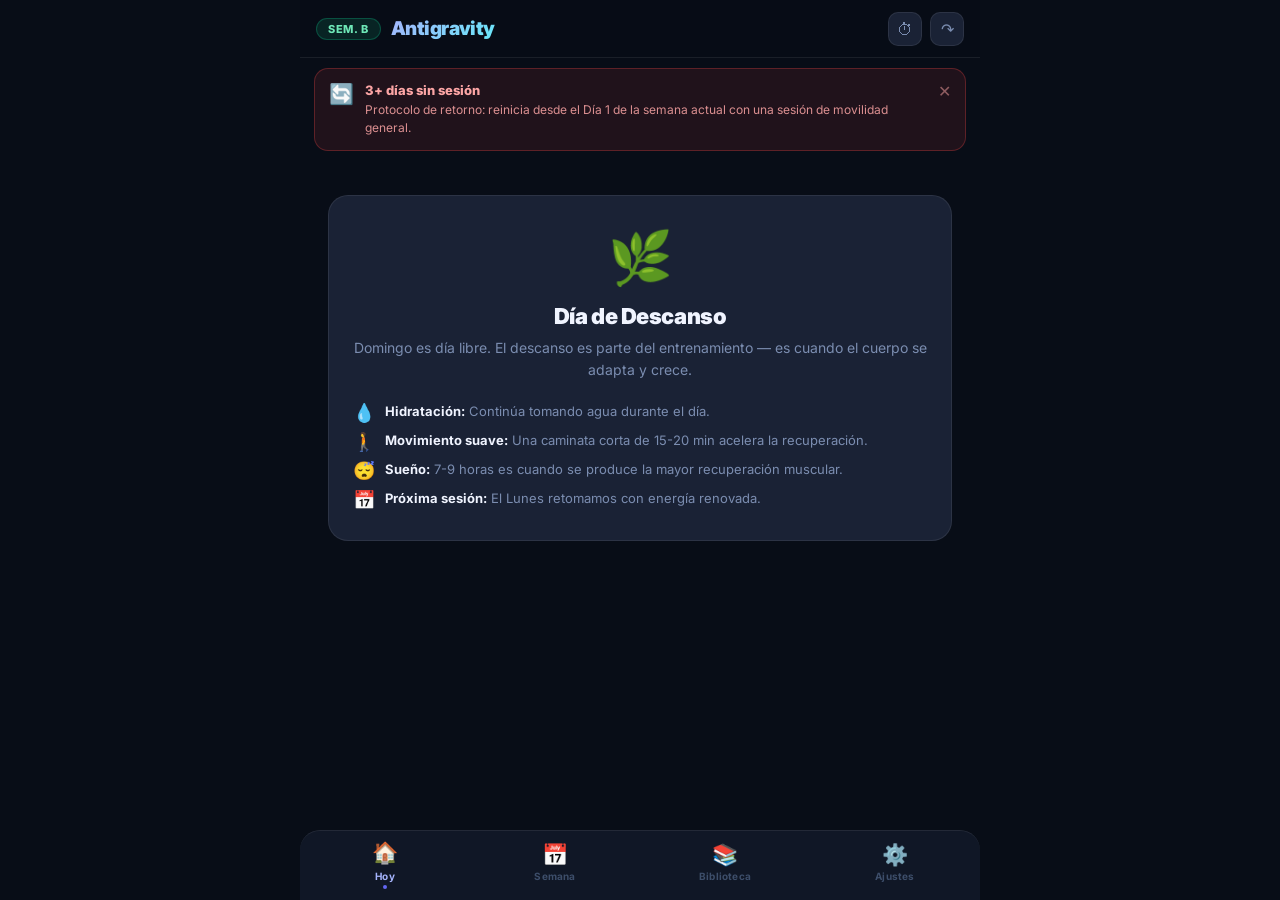
==== index.html @ 633ad061 "fix: add index.html redirect for GitHub Pages root" ====
<!DOCTYPE html>
<html lang="es">
<head>
  <meta charset="UTF-8">
  <meta http-equiv="refresh" content="0; url=app-rutinas-v3.html">
  <title>Antigravity — Rutinas Terapéuticas</title>
</head>
<body>
  <script>window.location.replace('app-rutinas-v3.html');</script>
</body>
</html>
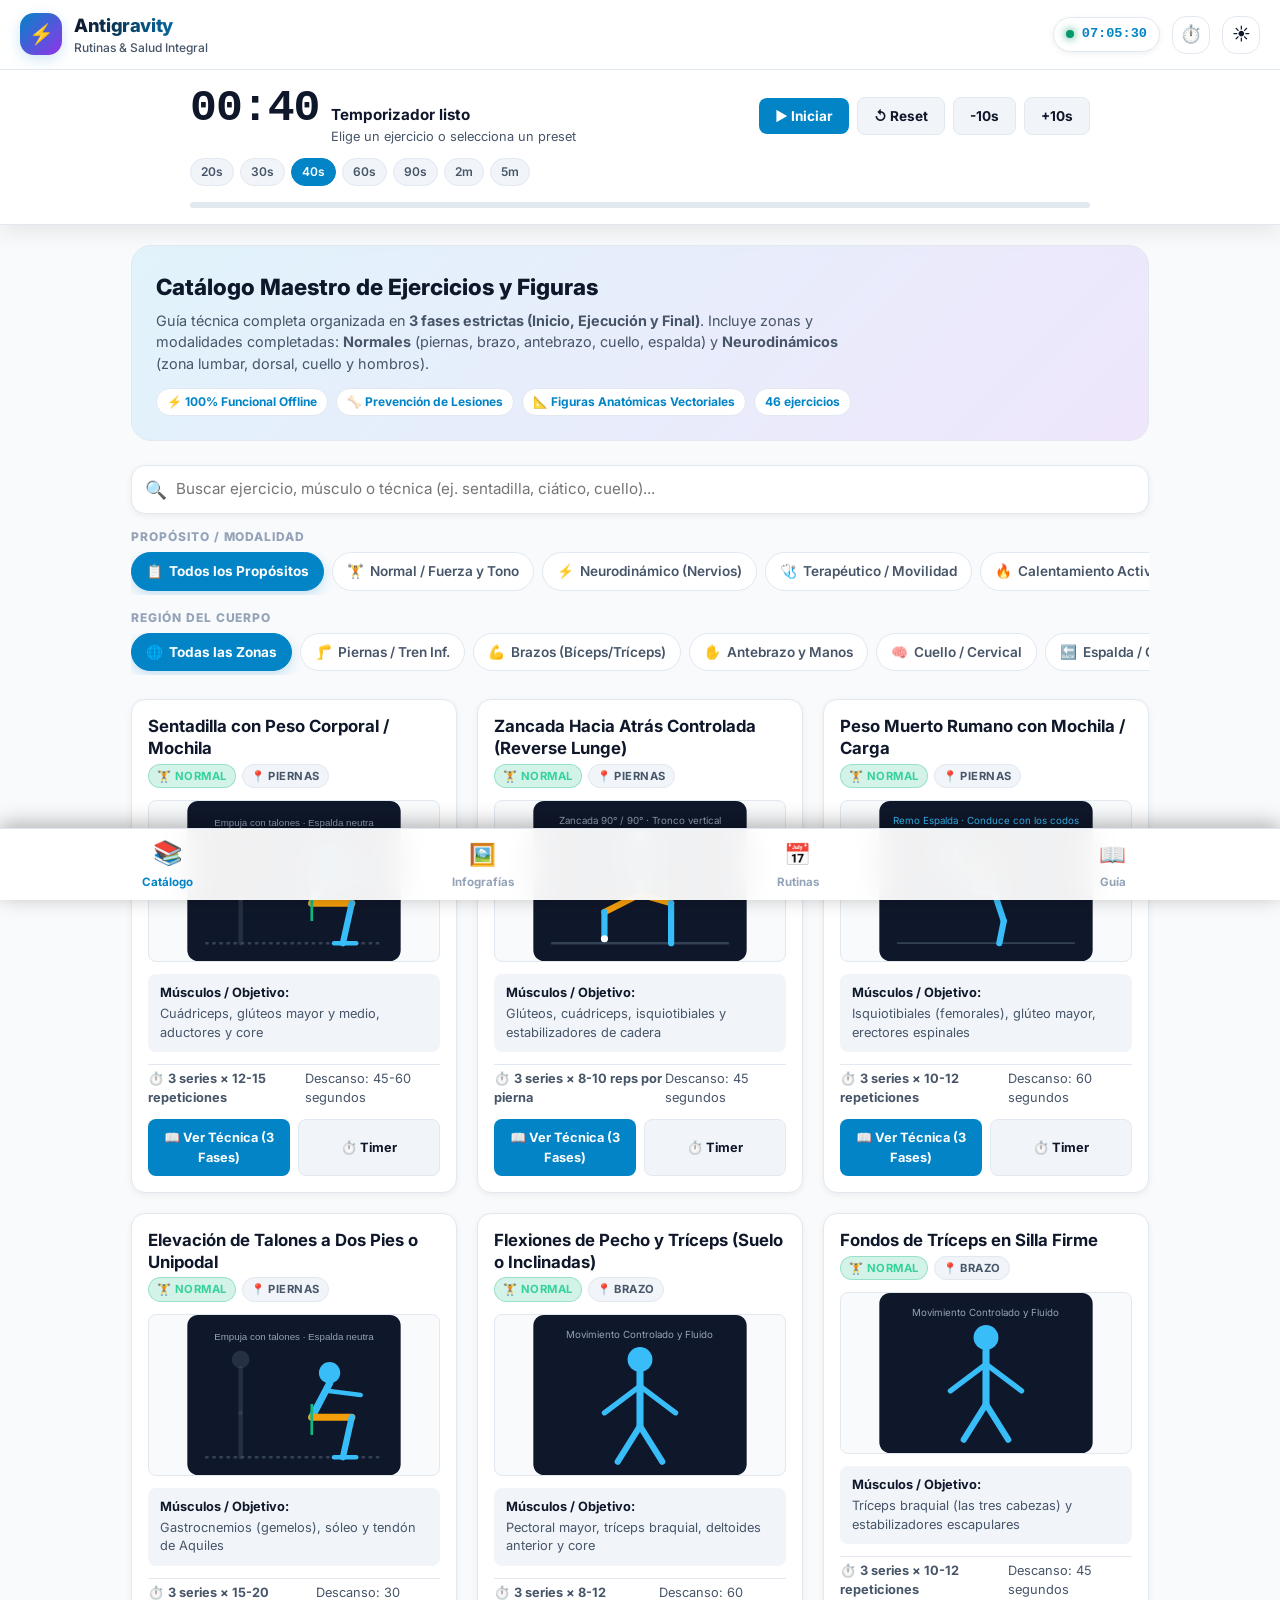
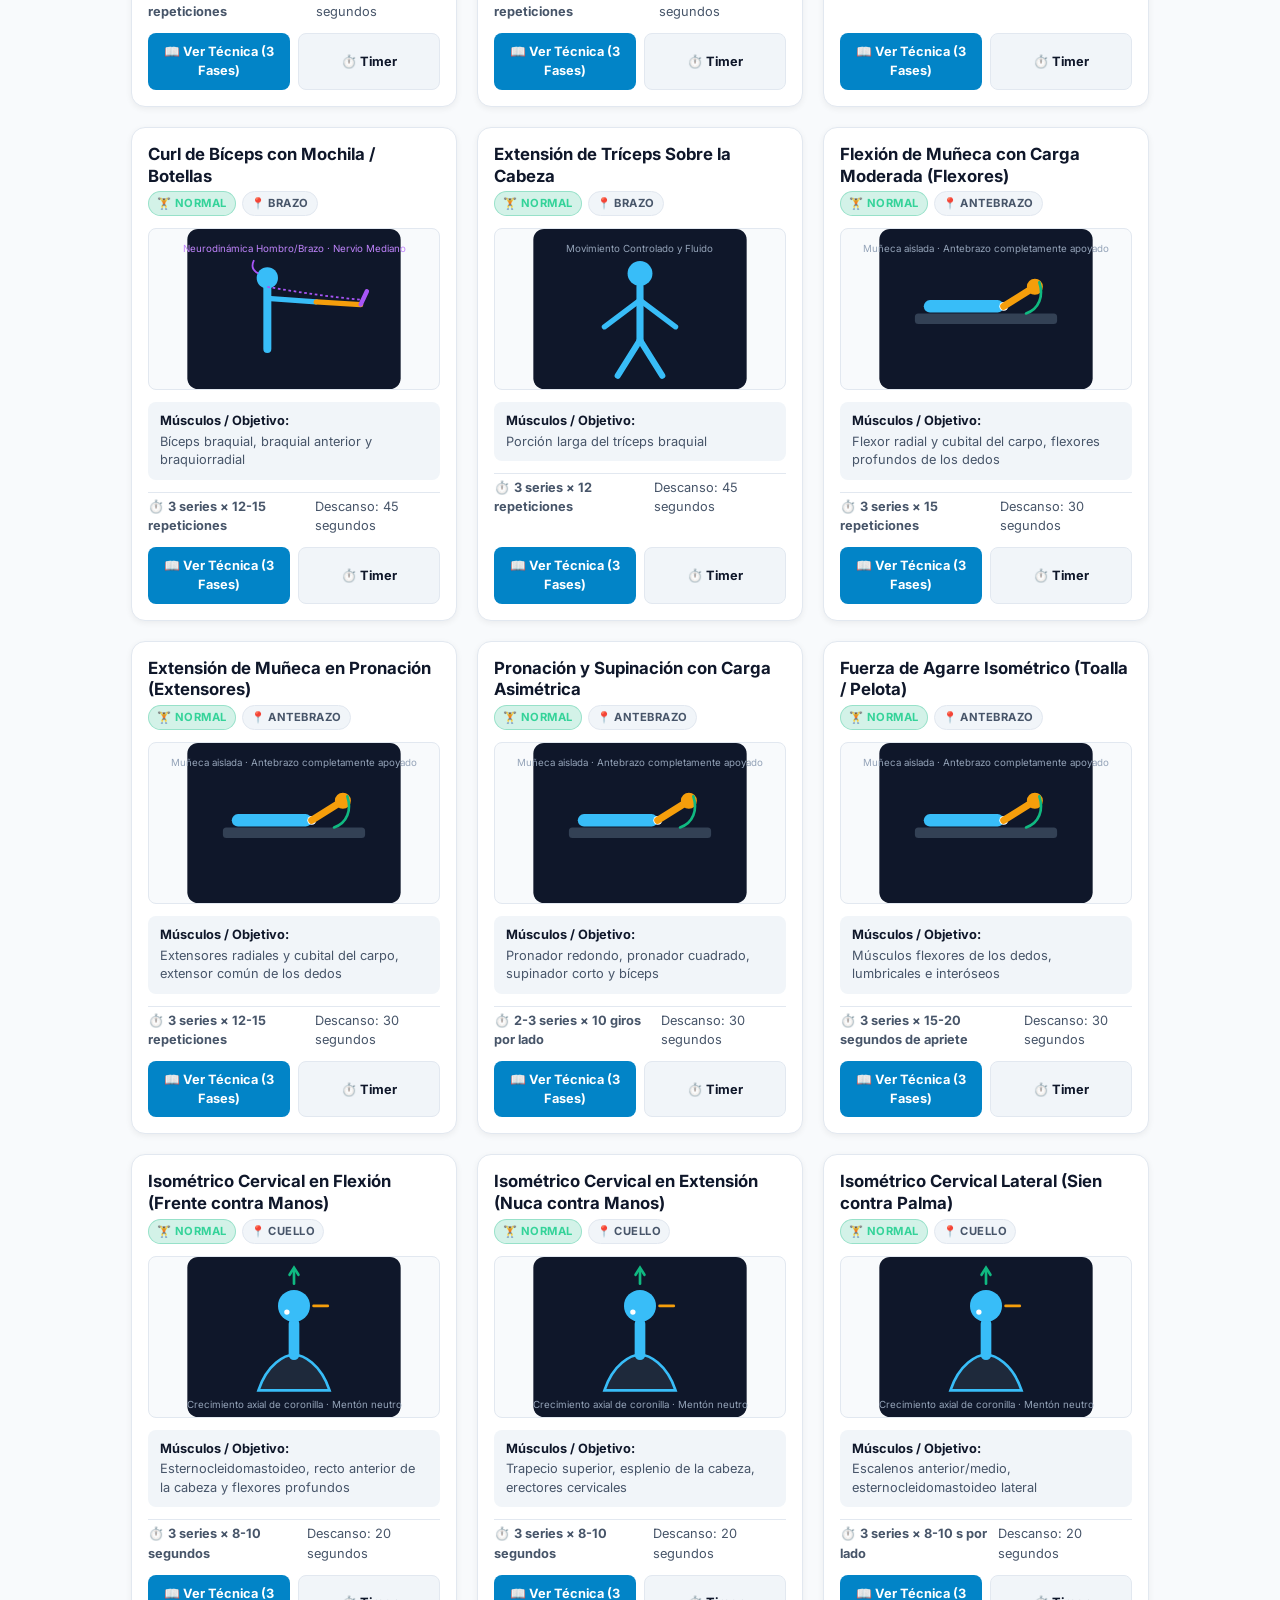
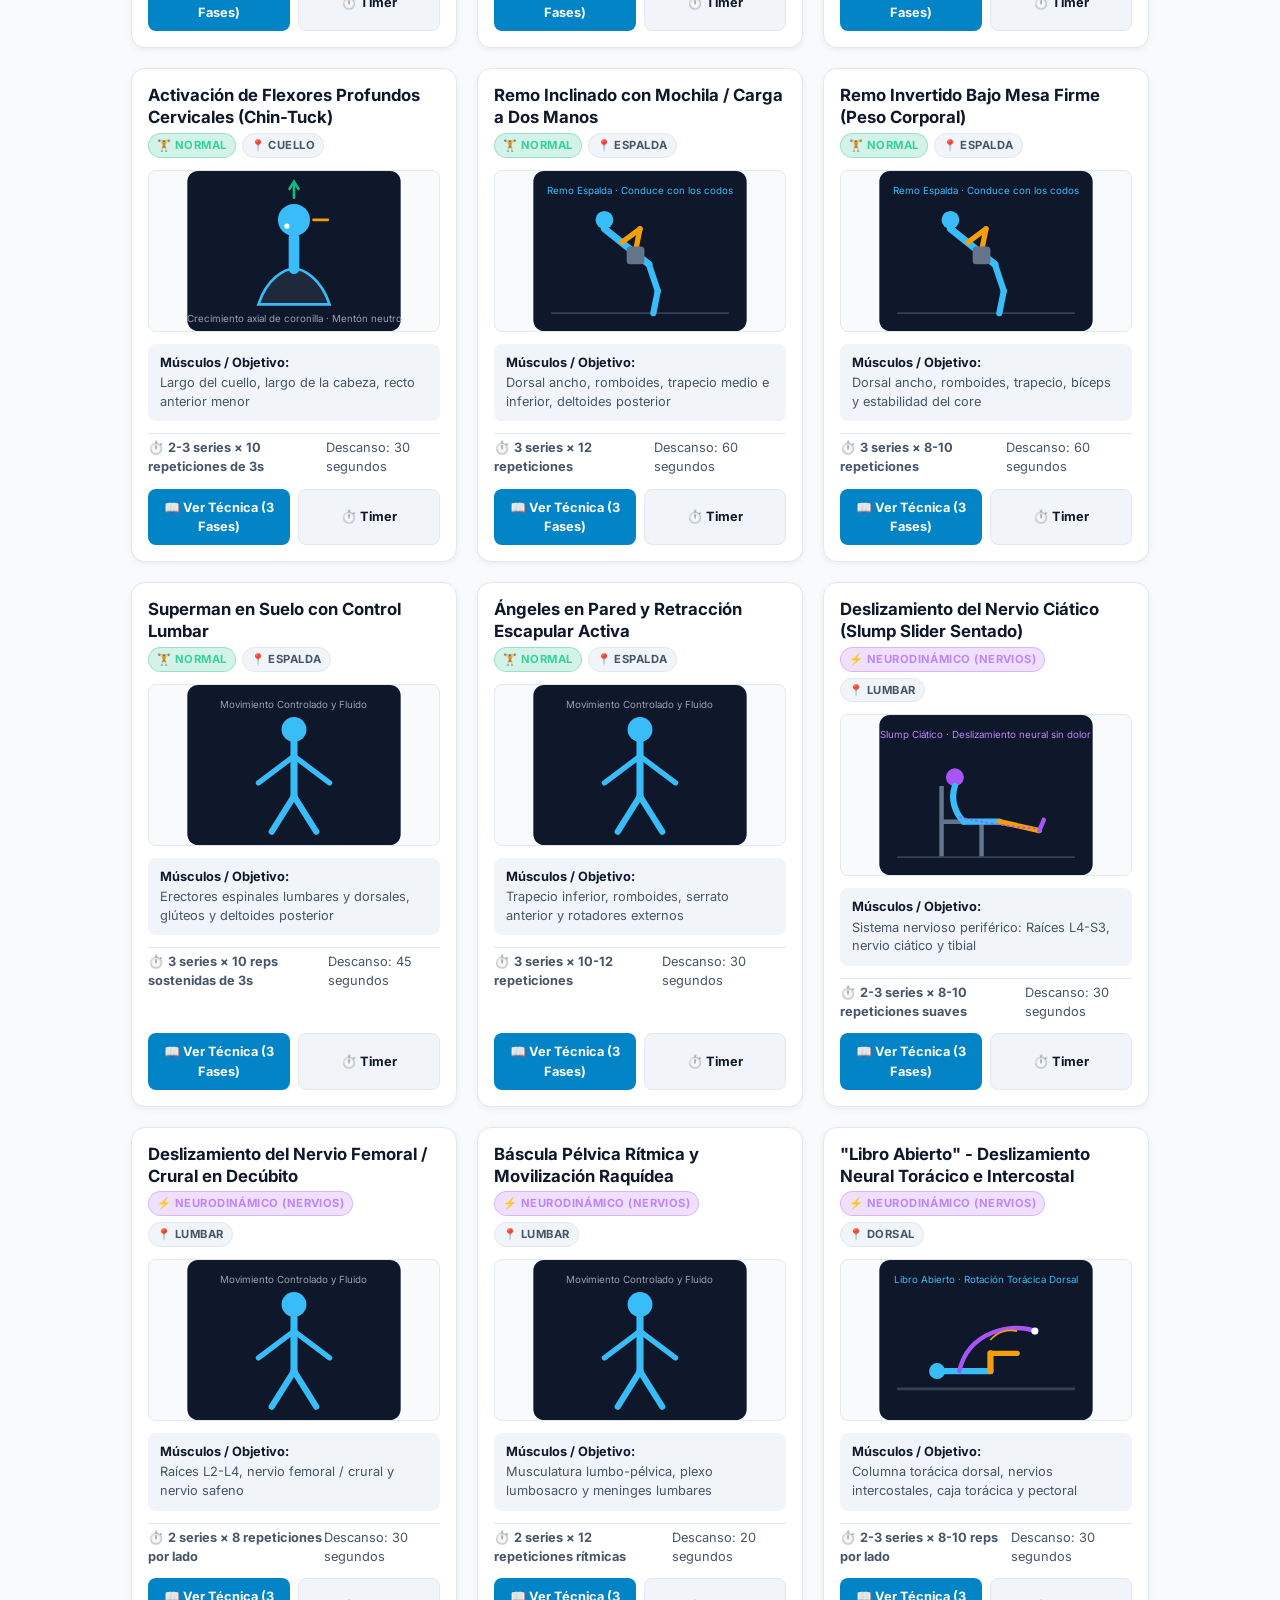
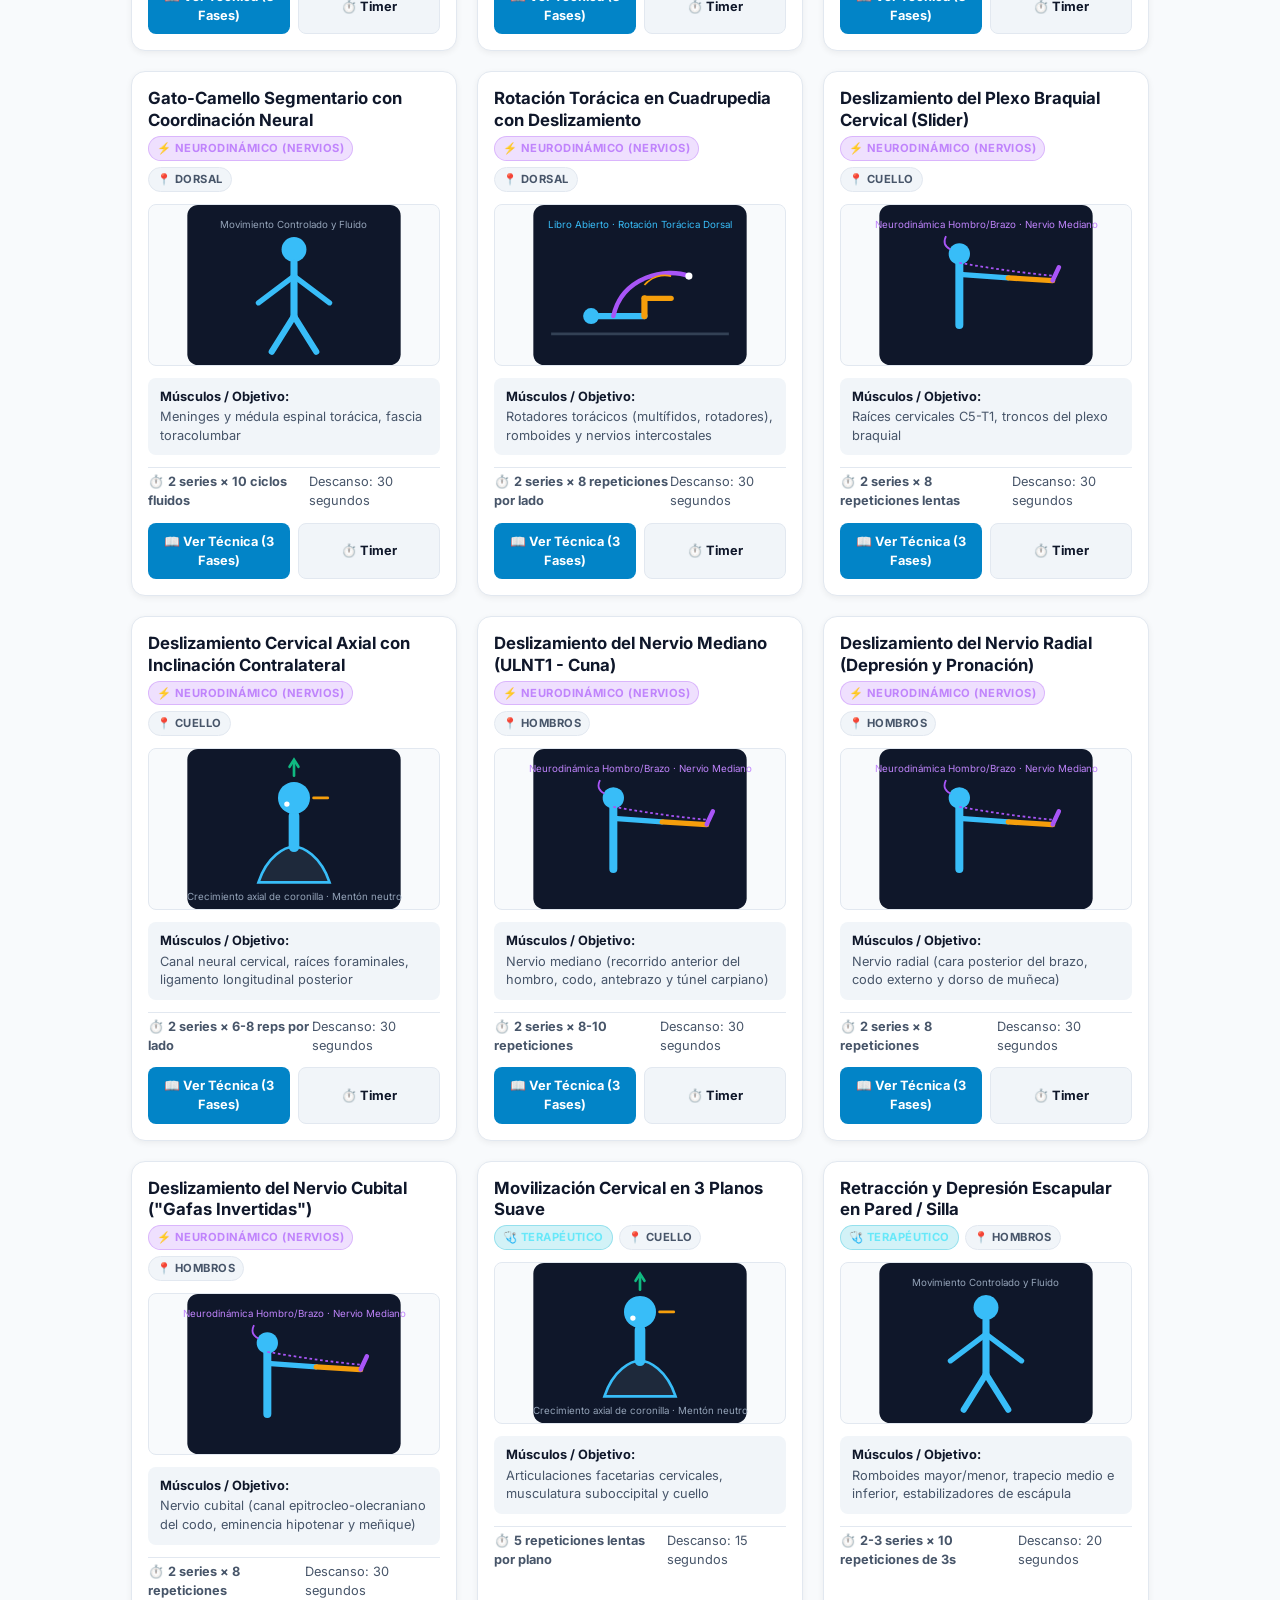
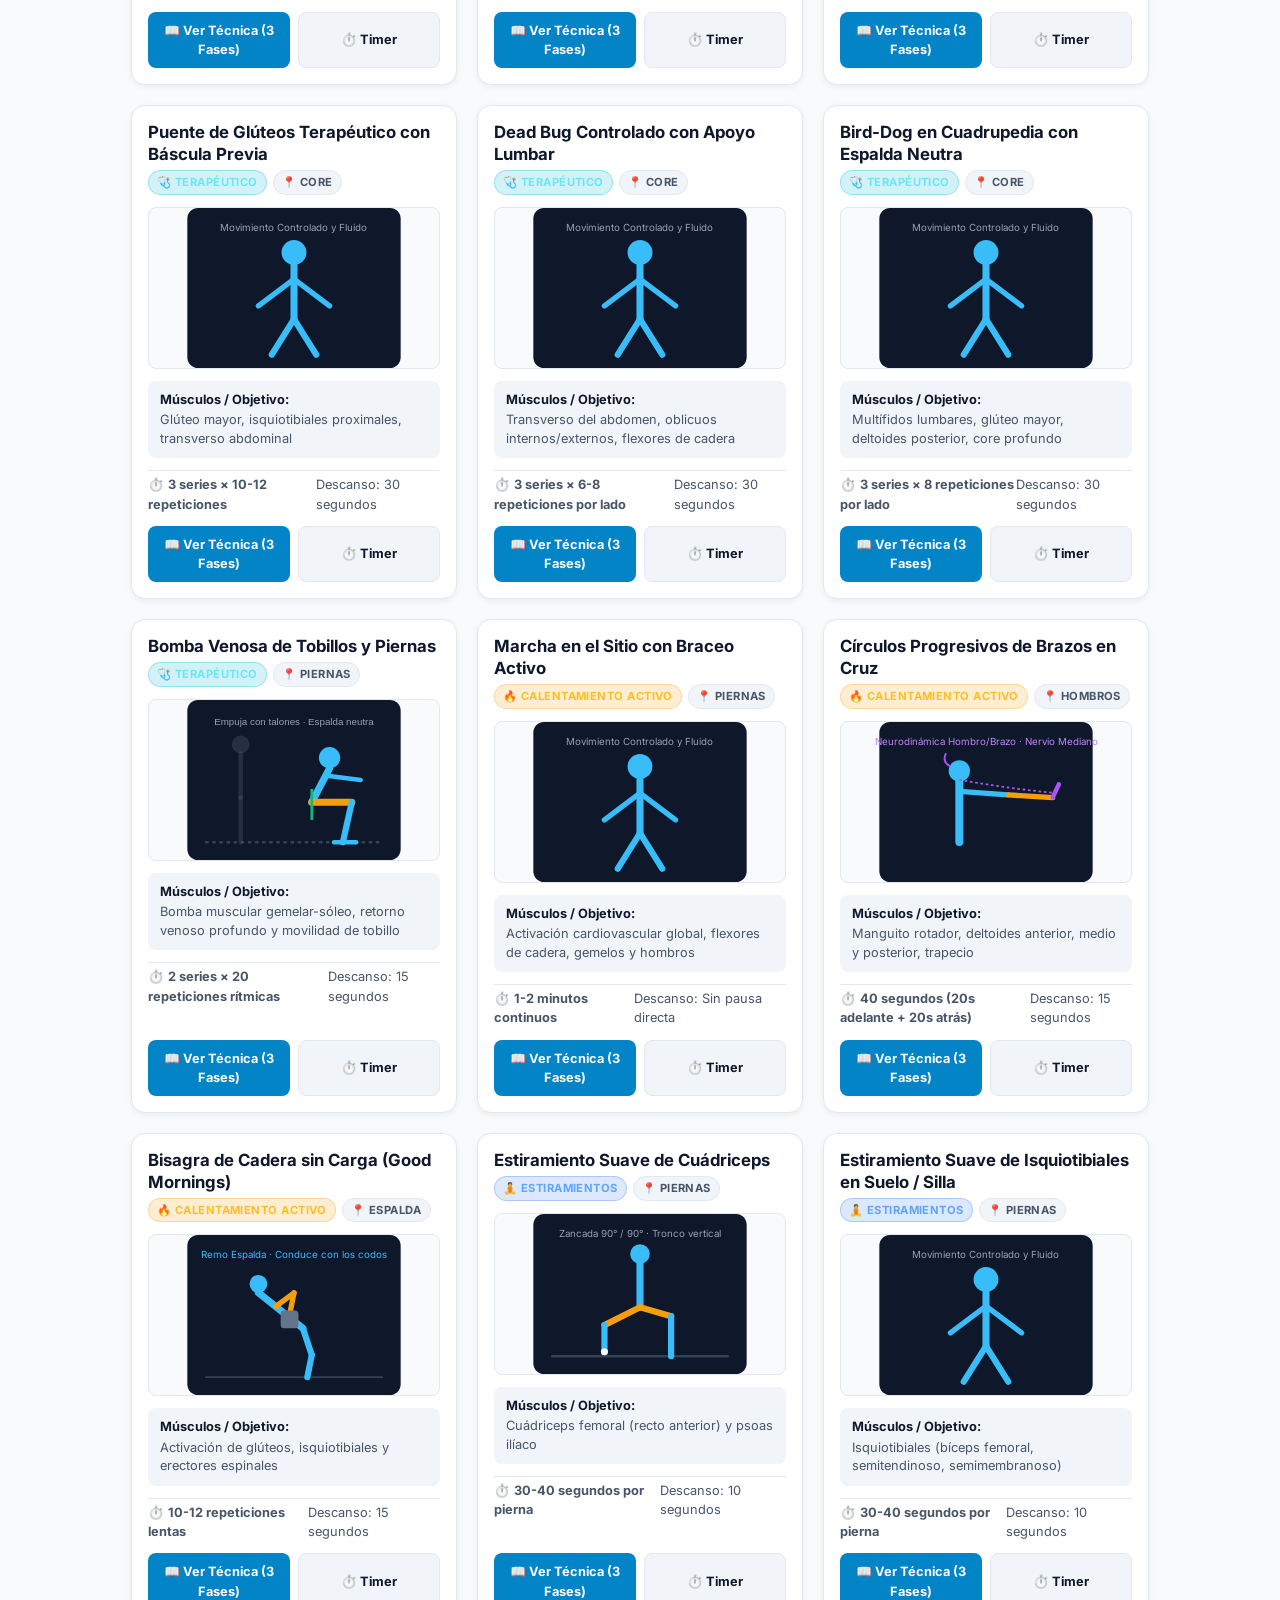
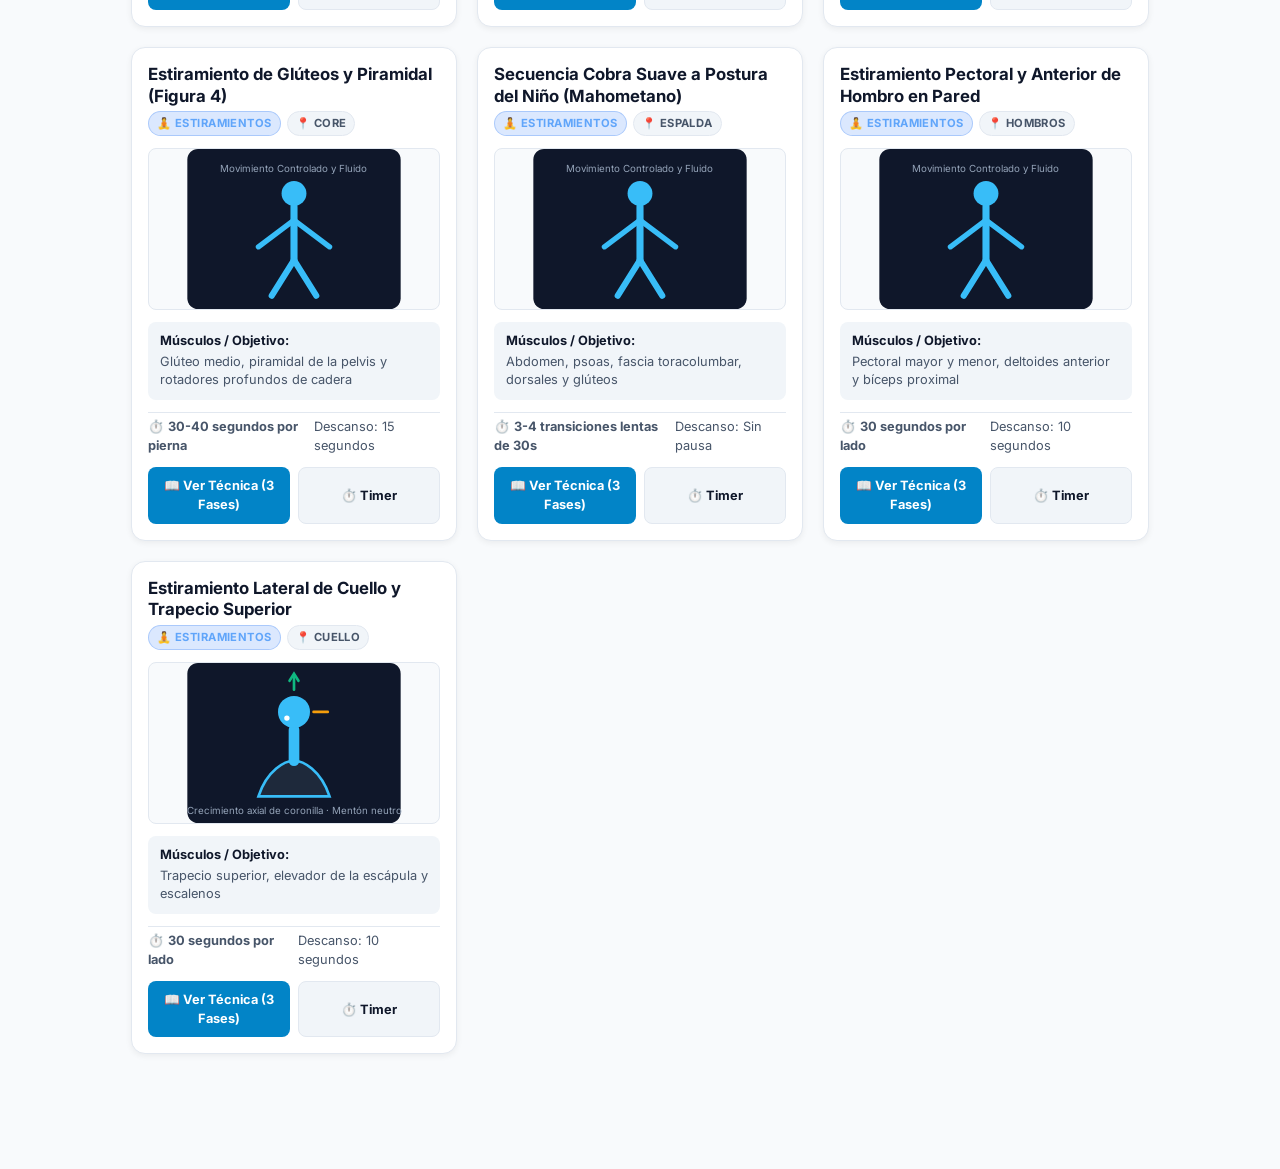
==== commit 3de901bb: "feat: PWA completa de rutinas y ejercicios con figuras, 3 fases, reloj y temporizador" ====
--- a/index.html
+++ b/index.html
@@ -1,11 +1,335 @@
 <!DOCTYPE html>
-<html lang="es">
+<html lang="es" data-theme="dark">
 <head>
   <meta charset="UTF-8">
-  <meta http-equiv="refresh" content="0; url=app-rutinas-v3.html">
-  <title>Antigravity — Rutinas Terapéuticas</title>
+  <meta name="viewport" content="width=device-width, initial-scale=1.0, maximum-scale=5.0, user-scalable=yes">
+  <meta name="description" content="Antigravity Rutinas PWA - Ejercicios terapéuticos, normales y neurodinámicos con explicación detallada en 3 fases, figuras anatómicas, reloj y temporizador integrado.">
+  
+  <!-- PWA & Mobile Web App Capable -->
+  <link rel="manifest" href="manifest.json">
+  <meta name="mobile-web-app-capable" content="yes">
+  <meta name="apple-mobile-web-app-capable" content="yes">
+  <meta name="apple-mobile-web-app-status-bar-style" content="black-translucent">
+  <meta name="apple-mobile-web-app-title" content="Antigravity Rutinas">
+  <link rel="apple-touch-icon" href="icon-192.png">
+  <link rel="icon" type="image/png" href="icon-192.png">
+  <meta name="theme-color" content="#0b1120">
+
+  <title>Antigravity — Rutinas y Ejercicios PWA</title>
+
+  <!-- Tipografía moderna sin dependencias externas obligatorias -->
+  <link rel="preconnect" href="https://fonts.googleapis.com">
+  <link rel="preconnect" href="https://fonts.gstatic.com" crossorigin>
+  <link href="https://fonts.googleapis.com/css2?family=Inter:wght@400;500;600;700;800;900&display=swap" rel="stylesheet">
+  
+  <!-- Estilos principales -->
+  <link rel="stylesheet" href="style.css">
 </head>
 <body>
-  <script>window.location.replace('app-rutinas-v3.html');</script>
+
+  <!-- Notificación de Modo Offline -->
+  <div id="offlineNoticeBanner" class="offline-banner"></div>
+
+  <!-- ═══════════════════════════════════════════════════════════════════
+       CABECERA CON LOGO, RELOJ EN VIVO Y SELECTOR DE TEMA
+       ═══════════════════════════════════════════════════════════════════ -->
+  <header class="app-header">
+    <div class="brand-wrapper">
+      <div class="brand-icon">⚡</div>
+      <div class="brand-text">
+        <h1>Antigravity</h1>
+        <p>Rutinas & Salud Integral</p>
+      </div>
+    </div>
+
+    <div class="header-controls">
+      <!-- Reloj Digital en Tiempo Real -->
+      <div class="live-clock-badge" title="Hora local actual">
+        <span class="clock-dot"></span>
+        <span id="liveClockDisplay">--:--:--</span>
+      </div>
+
+      <!-- Botón para alternar visibilidad del temporizador -->
+      <button id="timerToggleBtn" class="timer-header-btn" title="Mostrar/Ocultar Temporizador" aria-label="Temporizador">
+        ⏱️
+      </button>
+
+      <!-- Selector de Modo Claro / Oscuro -->
+      <button id="themeToggleBtn" class="theme-toggle-btn" title="Cambiar tema claro/oscuro" aria-label="Cambiar tema">
+        🌙
+      </button>
+    </div>
+  </header>
+
+  <!-- ═══════════════════════════════════════════════════════════════════
+       BARRA HERO DE TEMPORIZADOR Y CRONÓMETRO
+       ═══════════════════════════════════════════════════════════════════ -->
+  <section id="timerHeroBar" class="timer-hero-container">
+    <div class="timer-bar-content">
+      <div class="timer-main-row">
+        <div class="timer-display-box">
+          <div id="timerDigitalDisplay" class="timer-digital-display">00:40</div>
+          <div class="timer-label-box">
+            <h3 id="timerLabel">Temporizador Activo</h3>
+            <p id="timerSublabel">Toca un ejercicio o selecciona un preset</p>
+          </div>
+        </div>
+
+        <div class="timer-actions">
+          <button id="timerStartBtn" class="btn-timer btn-timer-primary">
+            ▶ Iniciar
+          </button>
+          <button id="timerResetBtn" class="btn-timer btn-timer-secondary" title="Reiniciar tiempo">
+            ↺ Reset
+          </button>
+          <button id="timerMinus10Btn" class="btn-timer btn-timer-secondary" title="Restar 10 segundos">
+            -10s
+          </button>
+          <button id="timerPlus10Btn" class="btn-timer btn-timer-secondary" title="Sumar 10 segundos">
+            +10s
+          </button>
+        </div>
+      </div>
+
+      <!-- Presets de tiempo rápido -->
+      <div id="timerPresetsContainer" class="timer-presets"></div>
+
+      <!-- Barra de progreso visual -->
+      <div class="timer-progress-track">
+        <div id="timerProgressFill" class="timer-progress-fill"></div>
+      </div>
+    </div>
+  </section>
+
+  <!-- ═══════════════════════════════════════════════════════════════════
+       CONTENEDOR PRINCIPAL Y PESTAÑAS
+       ═══════════════════════════════════════════════════════════════════ -->
+  <main class="app-container">
+
+    <!-- ═══ PESTAÑA 1: CATÁLOGO DE EJERCICIOS ═══ -->
+    <section id="tab-catalog" class="tab-pane active">
+      <div class="hero-card">
+        <h2>Catálogo Maestro de Ejercicios y Figuras</h2>
+        <p>
+          Guía técnica completa organizada en <strong>3 fases estrictas (Inicio, Ejecución y Final)</strong>. 
+          Incluye zonas y modalidades completadas: <strong>Normales</strong> (piernas, brazo, antebrazo, cuello, espalda) y 
+          <strong>Neurodinámicos</strong> (zona lumbar, dorsal, cuello y hombros).
+        </p>
+        <div class="hero-badges">
+          <span class="hero-badge">⚡ 100% Funcional Offline</span>
+          <span class="hero-badge">🦴 Prevención de Lesiones</span>
+          <span class="hero-badge">📐 Figuras Anatómicas Vectoriales</span>
+          <span class="hero-badge" id="exerciseCountBadge">Cargando...</span>
+        </div>
+      </div>
+
+      <!-- Filtros y Búsqueda -->
+      <div class="filter-section">
+        <!-- Buscador -->
+        <div class="search-box-wrapper">
+          <span class="search-icon">🔍</span>
+          <input type="text" id="exerciseSearchInput" class="search-input" placeholder="Buscar ejercicio, músculo o técnica (ej. sentadilla, ciático, cuello)..." autocomplete="off">
+        </div>
+
+        <!-- Filtro por Propósito -->
+        <div>
+          <div class="filter-group-label">Propósito / Modalidad</div>
+          <div id="purposeChipsContainer" class="chips-scroll"></div>
+        </div>
+
+        <!-- Filtro por Zona Corporal -->
+        <div>
+          <div class="filter-group-label">Región del Cuerpo</div>
+          <div id="areaChipsContainer" class="chips-scroll"></div>
+        </div>
+      </div>
+
+      <!-- Grid de Tarjetas de Ejercicios -->
+      <div id="exerciseGridContainer" class="exercise-grid"></div>
+    </section>
+
+    <!-- ═══ PESTAÑA 2: INFOGRAFÍAS COMPLETAS EN HD ═══ -->
+    <section id="tab-infographics" class="tab-pane">
+      <div class="hero-card">
+        <h2>Infografías Oficiales del Programa</h2>
+        <p>
+          Láminas ilustrativas de alta resolución para referencia rápida de bloques de calentamiento, fuerza, 
+          estabilidad y vuelta a la calma. Toca cualquier lámina para verla en pantalla completa con zoom.
+        </p>
+      </div>
+
+      <div id="infographicsGridContainer" class="infographics-grid"></div>
+    </section>
+
+    <!-- ═══ PESTAÑA 3: RUTINAS GUIADAS ═══ -->
+    <section id="tab-routines" class="tab-pane">
+      <div class="hero-card">
+        <h2>Rutinas Terapéuticas y de Fuerza</h2>
+        <p>
+          Selecciona una rutina prediseñada para iniciar una sesión guiada paso a paso. 
+          El temporizador se programará automáticamente en cada ejercicio.
+        </p>
+      </div>
+
+      <div id="routinesListContainer" class="routines-list"></div>
+    </section>
+
+    <!-- ═══ PESTAÑA 4: GUÍA Y CONSEJOS CLÍNICOS ═══ -->
+    <section id="tab-guide" class="tab-pane">
+      <div class="hero-card">
+        <h2>Principios Terapéuticos y Control Motor</h2>
+        <p>
+          Recomendaciones clínicas esenciales para ejercitarse con seguridad, regular la carga y 
+          movilizar el sistema nervioso periférico sin desencadenar dolor.
+        </p>
+      </div>
+
+      <div style="display: grid; gap: 16px;">
+        <article class="phase-card inicio">
+          <div class="phase-title">🟢 1. Regla de Oro en Ejercicios Neurodinámicos</div>
+          <div class="phase-text">
+            Los ejercicios neurodinámicos (deslizamientos neurales para nervio ciático, femoral, mediano, radial, cubital o raíces cervicales) 
+            <strong>NUNCA deben provocar dolor eléctrico, ardor ni hormigueo sostenido</strong>. 
+            El objetivo es el <em>deslizamiento</em> del nervio sobre sus túneles anatómicos, no el estiramiento violento. 
+            Si notas tensión o adormecimiento, reduce de inmediato el ángulo o rango del movimiento.
+          </div>
+        </article>
+
+        <article class="phase-card ejecucion">
+          <div class="phase-title">🟡 2. Control de la Respiración y el Tempo</div>
+          <div class="phase-text">
+            Inhala durante la preparación o la fase excéntrica (bajada o estiramiento) y <strong>exhala de forma controlada por la boca 
+            durante la fase concéntrica (empuje o esfuerzo)</strong>. Evita siempre la maniobra de Valsalva (aguantar el aire con fuerza), 
+            ya que eleva la presión arterial y aumenta innecesariamente la presión intradiscal en la columna lumbar.
+          </div>
+        </article>
+
+        <article class="phase-card final">
+          <div class="phase-title">🔴 3. La Importancia del Retorno Seguro (Final)</div>
+          <div class="phase-text">
+            La mayor parte de los incidentes o molestias musculares ocurren al <strong>desmontar la postura de forma descuidada al final de la serie</strong>. 
+            Termina cada repetición con desaceleración suave, no dejes caer el peso por gravedad y nunca bloquees las articulaciones (rodillas o codos) 
+            en hiperextensión brusca.
+          </div>
+        </article>
+
+        <article class="phase-card errores">
+          <div class="phase-title">⚠️ 4. Protocolo de Días de Descanso y Retorno</div>
+          <div class="phase-text">
+            <strong>Si perdiste 1 día:</strong> Continúa con la siguiente sesión con normalidad.<br>
+            <strong>Si perdiste 2 días:</strong> Comienza con un calentamiento más largo y reduce la intensidad al 70-80%.<br>
+            <strong>Si pasaron 3 o más días:</strong> Reinicia con la rutina de movilidad suave o pausa activa para reacondicionar tejidos sin sobrecarga.
+          </div>
+        </article>
+      </div>
+    </section>
+
+  </main>
+
+  <!-- ═══════════════════════════════════════════════════════════════════
+       BARRA DE NAVEGACIÓN DOCK INFERIOR (PWA MOBILE)
+       ═══════════════════════════════════════════════════════════════════ -->
+  <nav class="bottom-dock-nav" aria-label="Navegación principal">
+    <button class="dock-btn active" data-tab="catalog">
+      <span class="dock-icon">📚</span>
+      <span>Catálogo</span>
+    </button>
+    <button class="dock-btn" data-tab="infographics">
+      <span class="dock-icon">🖼️</span>
+      <span>Infografías</span>
+    </button>
+    <button class="dock-btn" data-tab="routines">
+      <span class="dock-icon">📅</span>
+      <span>Rutinas</span>
+    </button>
+    <button class="dock-btn" data-tab="guide">
+      <span class="dock-icon">📖</span>
+      <span>Guía</span>
+    </button>
+  </nav>
+
+  <!-- ═══════════════════════════════════════════════════════════════════
+       MODAL DE DETALLE DE TÉCNICA (3 FASES: INICIO - EJECUCIÓN - FINAL)
+       ═══════════════════════════════════════════════════════════════════ -->
+  <div id="exerciseDetailModal" class="modal-overlay" role="dialog" aria-modal="true" aria-labelledby="modalExerciseTitle">
+    <div class="modal-sheet">
+      <div class="modal-header">
+        <div>
+          <h3 id="modalExerciseTitle">Detalle de Técnica</h3>
+          <div id="modalBadgeGroup" class="card-tags" style="margin-top: 4px;"></div>
+        </div>
+        <button id="closeExerciseModalBtn" class="close-modal-btn" title="Cerrar modal" aria-label="Cerrar">✕</button>
+      </div>
+
+      <div class="modal-body">
+        <!-- Figura anatómica SVG en grande -->
+        <div id="modalFigureContainer" class="exercise-figure-wrapper" style="max-height: 200px;"></div>
+
+        <!-- Músculos diana y Dosis -->
+        <div class="card-summary-box">
+          <div style="margin-bottom: 6px;">
+            <strong>🎯 Músculos Diana / Objetivo:</strong>
+            <span id="modalTargetText">--</span>
+          </div>
+          <div>
+            <strong>⏱️ Dosis Sugerida:</strong>
+            <span id="modalDoseText">--</span>
+          </div>
+        </div>
+
+        <!-- FASE 1: INICIO -->
+        <div class="phase-card inicio">
+          <div class="phase-title">🟢 1. Posición Inicial (Inicio)</div>
+          <div id="modalInicioText" class="phase-text">--</div>
+        </div>
+
+        <!-- FASE 2: EJECUCIÓN -->
+        <div class="phase-card ejecucion">
+          <div class="phase-title">🟡 2. Ejecución (Desarrollo y Tempo)</div>
+          <div id="modalEjecucionText" class="phase-text">--</div>
+        </div>
+
+        <!-- FASE 3: FINAL Y RETORNO SEGURO -->
+        <div class="phase-card final">
+          <div class="phase-title">🔴 3. Posición Final y Retorno Seguro</div>
+          <div id="modalFinalText" class="phase-text">--</div>
+        </div>
+
+        <!-- FASE 4: ERRORES COMUNES -->
+        <div class="phase-card errores">
+          <div class="phase-title">⚠️ Errores Comunes y Prevención</div>
+          <div id="modalErroresText" class="phase-text">--</div>
+        </div>
+      </div>
+
+      <div class="modal-footer">
+        <button id="modalTimerActionBtn" class="btn-card btn-card-pri" style="width: 100%;">
+          ⏱️ Cargar Dosis en Temporizador
+        </button>
+      </div>
+    </div>
+  </div>
+
+  <!-- ═══════════════════════════════════════════════════════════════════
+       MODAL DE INFOGRAFÍA COMPLETA EN ALTA RESOLUCIÓN
+       ═══════════════════════════════════════════════════════════════════ -->
+  <div id="infographicZoomModal" class="modal-overlay info-viewer-modal" role="dialog" aria-modal="true" aria-labelledby="infographicModalTitle">
+    <div class="modal-sheet">
+      <div class="modal-header">
+        <h3 id="infographicModalTitle">Infografía Completa</h3>
+        <button id="closeInfographicModalBtn" class="close-modal-btn" title="Cerrar visor" aria-label="Cerrar">✕</button>
+      </div>
+      <div class="modal-body" style="padding: 10px; text-align: center; overflow-y: auto;">
+        <img id="infographicFullImg" src="" alt="Infografía" class="info-full-img">
+      </div>
+    </div>
+  </div>
+
+  <!-- ═══════════════════════════════════════════════════════════════════
+       SCRIPTS (CERO DEPENDENCIAS EXTERNAS OBRIGATORIAS)
+       ═══════════════════════════════════════════════════════════════════ -->
+  <script src="data/exercises-data.js"></script>
+  <script src="app.js"></script>
+
 </body>
 </html>
--- a/style.css
+++ b/style.css
@@ -0,0 +1,1103 @@
+/* ═══════════════════════════════════════════════════════════════════
+   ANTIGRAVITY RUTINAS PWA - ESTILOS PRINCIPALES
+   Accesibilidad: Modo Claro & Oscuro, Responsive, Cero Dependencias
+   ═══════════════════════════════════════════════════════════════════ */
+
+:root {
+  /* Modo Oscuro por defecto */
+  --bg: #0b1120;
+  --bg-soft: #0f172a;
+  --surface: #1e293b;
+  --surface-hover: #283548;
+  --border: #334155;
+  --border-light: rgba(255, 255, 255, 0.12);
+  
+  --text: #f8fafc;
+  --text-muted: #94a3b8;
+  --text-dim: #64748b;
+  
+  --primary: #38bdf8;
+  --primary-hover: #0ea5e9;
+  --primary-glow: rgba(56, 189, 248, 0.25);
+  
+  --accent: #a855f7;
+  --success: #10b981;
+  --warning: #f59e0b;
+  --danger: #ef4444;
+  
+  --radius-sm: 8px;
+  --radius-md: 14px;
+  --radius-lg: 20px;
+  --radius-full: 9999px;
+  
+  --shadow-sm: 0 2px 6px rgba(0,0,0,0.3);
+  --shadow-md: 0 8px 24px rgba(0,0,0,0.4);
+  --shadow-lg: 0 16px 40px rgba(0,0,0,0.5);
+  
+  --header-h: 70px;
+  --nav-h: 72px;
+}
+
+[data-theme="light"] {
+  --bg: #f8fafc;
+  --bg-soft: #f1f5f9;
+  --surface: #ffffff;
+  --surface-hover: #f8fafc;
+  --border: #e2e8f0;
+  --border-light: rgba(0, 0, 0, 0.08);
+  
+  --text: #0f172a;
+  --text-muted: #475569;
+  --text-dim: #94a3b8;
+  
+  --primary: #0284c7;
+  --primary-hover: #0369a1;
+  --primary-glow: rgba(2, 132, 199, 0.2);
+  
+  --accent: #9333ea;
+  --success: #059669;
+  --warning: #d97706;
+  --danger: #dc2626;
+  
+  --shadow-sm: 0 2px 6px rgba(0,0,0,0.06);
+  --shadow-md: 0 8px 20px rgba(0,0,0,0.08);
+  --shadow-lg: 0 16px 36px rgba(0,0,0,0.12);
+}
+
+/* Reset y base */
+*, *::before, *::after {
+  box-sizing: border-box;
+  margin: 0;
+  padding: 0;
+  -webkit-tap-highlight-color: transparent;
+}
+
+html {
+  font-size: 16px;
+  scroll-behavior: smooth;
+  height: 100%;
+}
+
+body {
+  font-family: 'Inter', -apple-system, BlinkMacSystemFont, "Segoe UI", Roboto, Helvetica, Arial, sans-serif;
+  background-color: var(--bg);
+  color: var(--text);
+  min-height: 100%;
+  line-height: 1.5;
+  transition: background-color 0.25s ease, color 0.25s ease;
+  overflow-x: hidden;
+  padding-bottom: calc(var(--nav-h) + 20px);
+}
+
+button, input, select, textarea {
+  font: inherit;
+  color: inherit;
+}
+
+button {
+  cursor: pointer;
+  border: none;
+  background: none;
+}
+
+a {
+  color: var(--primary);
+  text-decoration: none;
+}
+
+/* ═══════════════════════════════════════════════════════════════════
+   HEADER & LIVE CLOCK
+   ═══════════════════════════════════════════════════════════════════ */
+.app-header {
+  position: sticky;
+  top: 0;
+  z-index: 100;
+  height: var(--header-h);
+  background: rgba(15, 23, 42, 0.85);
+  backdrop-filter: blur(16px);
+  -webkit-backdrop-filter: blur(16px);
+  border-bottom: 1px solid var(--border);
+  display: flex;
+  align-items: center;
+  justify-content: space-between;
+  padding: 0 20px;
+  transition: background-color 0.25s ease;
+}
+
+[data-theme="light"] .app-header {
+  background: rgba(255, 255, 255, 0.88);
+}
+
+.brand-wrapper {
+  display: flex;
+  align-items: center;
+  gap: 12px;
+}
+
+.brand-icon {
+  width: 42px;
+  height: 42px;
+  border-radius: var(--radius-md);
+  background: linear-gradient(135deg, var(--primary), var(--accent));
+  color: #ffffff;
+  display: grid;
+  place-items: center;
+  font-size: 20px;
+  font-weight: 900;
+  box-shadow: 0 4px 14px var(--primary-glow);
+}
+
+.brand-text h1 {
+  font-size: 1.15rem;
+  font-weight: 800;
+  letter-spacing: -0.02em;
+  background: linear-gradient(to right, var(--text), var(--primary));
+  -webkit-background-clip: text;
+  -webkit-text-fill-color: transparent;
+}
+
+.brand-text p {
+  font-size: 0.75rem;
+  color: var(--text-muted);
+  font-weight: 500;
+}
+
+.header-controls {
+  display: flex;
+  align-items: center;
+  gap: 12px;
+}
+
+/* Reloj Digital en Tiempo Real */
+.live-clock-badge {
+  display: flex;
+  align-items: center;
+  gap: 8px;
+  background: var(--surface);
+  border: 1px solid var(--border);
+  padding: 6px 12px;
+  border-radius: var(--radius-full);
+  font-family: ui-monospace, SFMono-Regular, Menlo, Monaco, Consolas, monospace;
+  font-size: 0.85rem;
+  font-weight: 700;
+  color: var(--primary);
+  box-shadow: var(--shadow-sm);
+}
+
+.clock-dot {
+  width: 8px;
+  height: 8px;
+  border-radius: 50%;
+  background-color: var(--success);
+  box-shadow: 0 0 8px var(--success);
+  animation: pulse-dot 2s infinite ease-in-out;
+}
+
+@keyframes pulse-dot {
+  0%, 100% { opacity: 1; transform: scale(1); }
+  50% { opacity: 0.4; transform: scale(0.85); }
+}
+
+.theme-toggle-btn, .timer-header-btn {
+  width: 38px;
+  height: 38px;
+  border-radius: var(--radius-md);
+  background: var(--surface);
+  border: 1px solid var(--border);
+  display: grid;
+  place-items: center;
+  font-size: 1.1rem;
+  color: var(--text);
+  transition: all 0.2s ease;
+}
+
+.theme-toggle-btn:hover, .timer-header-btn:hover {
+  background: var(--surface-hover);
+  border-color: var(--primary);
+  transform: translateY(-1px);
+}
+
+/* ═══════════════════════════════════════════════════════════════════
+   TIMER HERO BAR (Desplegable y sincronizado)
+   ═══════════════════════════════════════════════════════════════════ */
+.timer-hero-container {
+  background: var(--surface);
+  border-bottom: 1px solid var(--border);
+  padding: 16px 20px;
+  box-shadow: var(--shadow-md);
+  transition: all 0.3s ease;
+}
+
+.timer-hero-container.hidden {
+  display: none;
+}
+
+.timer-bar-content {
+  max-width: 900px;
+  margin: 0 auto;
+  display: flex;
+  flex-direction: column;
+  gap: 12px;
+}
+
+.timer-main-row {
+  display: flex;
+  align-items: center;
+  justify-content: space-between;
+  flex-wrap: wrap;
+  gap: 16px;
+}
+
+.timer-display-box {
+  display: flex;
+  align-items: baseline;
+  gap: 12px;
+}
+
+.timer-digital-display {
+  font-family: ui-monospace, SFMono-Regular, Menlo, Monaco, Consolas, monospace;
+  font-size: 2.8rem;
+  font-weight: 800;
+  letter-spacing: -1px;
+  color: var(--text);
+  line-height: 1;
+}
+
+.timer-digital-display.active {
+  color: var(--success);
+  text-shadow: 0 0 20px rgba(16, 185, 129, 0.3);
+}
+
+.timer-digital-display.warning {
+  color: var(--warning);
+  animation: pulse-warn 1s infinite;
+}
+
+@keyframes pulse-warn {
+  0%, 100% { opacity: 1; }
+  50% { opacity: 0.5; }
+}
+
+.timer-label-box h3 {
+  font-size: 0.95rem;
+  font-weight: 700;
+  color: var(--text);
+}
+
+.timer-label-box p {
+  font-size: 0.8rem;
+  color: var(--text-muted);
+}
+
+.timer-actions {
+  display: flex;
+  align-items: center;
+  gap: 8px;
+  flex-wrap: wrap;
+}
+
+.btn-timer {
+  padding: 8px 16px;
+  border-radius: var(--radius-sm);
+  font-size: 0.85rem;
+  font-weight: 700;
+  display: inline-flex;
+  align-items: center;
+  gap: 6px;
+  transition: all 0.15s ease;
+}
+
+.btn-timer-primary {
+  background: var(--primary);
+  color: #ffffff;
+}
+
+.btn-timer-primary:hover {
+  background: var(--primary-hover);
+  transform: translateY(-1px);
+}
+
+.btn-timer-secondary {
+  background: var(--bg-soft);
+  border: 1px solid var(--border);
+  color: var(--text);
+}
+
+.btn-timer-secondary:hover {
+  background: var(--surface-hover);
+}
+
+.timer-presets {
+  display: flex;
+  gap: 6px;
+  overflow-x: auto;
+  padding-bottom: 4px;
+}
+
+.timer-preset-chip {
+  padding: 4px 10px;
+  border-radius: var(--radius-full);
+  background: var(--bg-soft);
+  border: 1px solid var(--border);
+  font-size: 0.75rem;
+  font-weight: 600;
+  color: var(--text-muted);
+  white-space: nowrap;
+  transition: all 0.15s;
+}
+
+.timer-preset-chip:hover, .timer-preset-chip.active {
+  background: var(--primary);
+  color: #ffffff;
+  border-color: var(--primary);
+}
+
+.timer-progress-track {
+  width: 100%;
+  height: 6px;
+  background: var(--border);
+  border-radius: var(--radius-full);
+  overflow: hidden;
+}
+
+.timer-progress-fill {
+  height: 100%;
+  width: 0%;
+  background: linear-gradient(90deg, var(--primary), var(--success));
+  border-radius: var(--radius-full);
+  transition: width 0.9s linear;
+}
+
+/* ═══════════════════════════════════════════════════════════════════
+   MAIN CONTAINER & TABS
+   ═══════════════════════════════════════════════════════════════════ */
+.app-container {
+  max-width: 1050px;
+  margin: 0 auto;
+  padding: 20px 16px;
+}
+
+.tab-pane {
+  display: none;
+  animation: fadeIn 0.25s ease;
+}
+
+.tab-pane.active {
+  display: block;
+}
+
+@keyframes fadeIn {
+  from { opacity: 0; transform: translateY(6px); }
+  to { opacity: 1; transform: translateY(0); }
+}
+
+/* Hero Banner Informativo */
+.hero-card {
+  background: linear-gradient(135deg, rgba(56, 189, 248, 0.12), rgba(168, 85, 247, 0.12));
+  border: 1px solid var(--border);
+  border-radius: var(--radius-lg);
+  padding: 24px;
+  margin-bottom: 24px;
+  position: relative;
+  overflow: hidden;
+}
+
+.hero-card h2 {
+  font-size: 1.4rem;
+  font-weight: 800;
+  margin-bottom: 6px;
+  color: var(--text);
+}
+
+.hero-card p {
+  color: var(--text-muted);
+  font-size: 0.9rem;
+  max-width: 720px;
+  line-height: 1.5;
+}
+
+.hero-badges {
+  display: flex;
+  gap: 8px;
+  flex-wrap: wrap;
+  margin-top: 14px;
+}
+
+.hero-badge {
+  padding: 4px 10px;
+  border-radius: var(--radius-full);
+  background: var(--surface);
+  border: 1px solid var(--border);
+  font-size: 0.75rem;
+  font-weight: 700;
+  color: var(--primary);
+  display: inline-flex;
+  align-items: center;
+  gap: 5px;
+}
+
+/* ═══════════════════════════════════════════════════════════════════
+   FILTROS Y BUSCADOR
+   ═══════════════════════════════════════════════════════════════════ */
+.filter-section {
+  display: flex;
+  flex-direction: column;
+  gap: 14px;
+  margin-bottom: 24px;
+}
+
+.search-box-wrapper {
+  position: relative;
+  width: 100%;
+}
+
+.search-input {
+  width: 100%;
+  padding: 12px 16px 12px 44px;
+  border-radius: var(--radius-md);
+  background: var(--surface);
+  border: 1px solid var(--border);
+  color: var(--text);
+  font-size: 0.95rem;
+  outline: none;
+  transition: all 0.2s ease;
+  box-shadow: var(--shadow-sm);
+}
+
+.search-input:focus {
+  border-color: var(--primary);
+  box-shadow: 0 0 0 3px var(--primary-glow);
+}
+
+.search-icon {
+  position: absolute;
+  left: 14px;
+  top: 50%;
+  transform: translateY(-50%);
+  font-size: 1.1rem;
+  color: var(--text-muted);
+  pointer-events: none;
+}
+
+.filter-group-label {
+  font-size: 0.75rem;
+  font-weight: 800;
+  text-transform: uppercase;
+  letter-spacing: 0.08em;
+  color: var(--text-dim);
+  margin-bottom: 6px;
+}
+
+.chips-scroll {
+  display: flex;
+  gap: 8px;
+  overflow-x: auto;
+  padding-bottom: 4px;
+  scrollbar-width: none;
+}
+
+.chips-scroll::-webkit-scrollbar {
+  display: none;
+}
+
+.filter-chip {
+  padding: 8px 14px;
+  border-radius: var(--radius-full);
+  background: var(--surface);
+  border: 1px solid var(--border);
+  font-size: 0.85rem;
+  font-weight: 600;
+  color: var(--text-muted);
+  white-space: nowrap;
+  display: inline-flex;
+  align-items: center;
+  gap: 6px;
+  transition: all 0.15s ease;
+}
+
+.filter-chip:hover {
+  border-color: var(--primary);
+  color: var(--text);
+  transform: translateY(-1px);
+}
+
+.filter-chip.active {
+  background: var(--primary);
+  border-color: var(--primary);
+  color: #ffffff;
+  font-weight: 700;
+  box-shadow: 0 4px 12px var(--primary-glow);
+}
+
+/* ═══════════════════════════════════════════════════════════════════
+   GRID DE EJERCICIOS (CARDS)
+   ═══════════════════════════════════════════════════════════════════ */
+.exercise-grid {
+  display: grid;
+  grid-template-columns: repeat(auto-fill, minmax(310px, 1fr));
+  gap: 20px;
+}
+
+.exercise-card {
+  background: var(--surface);
+  border: 1px solid var(--border);
+  border-radius: var(--radius-md);
+  padding: 16px;
+  display: flex;
+  flex-direction: column;
+  gap: 12px;
+  transition: all 0.2s ease;
+  box-shadow: var(--shadow-sm);
+  position: relative;
+  overflow: hidden;
+}
+
+.exercise-card:hover {
+  border-color: var(--border-light);
+  transform: translateY(-3px);
+  box-shadow: var(--shadow-md);
+}
+
+.card-top {
+  display: flex;
+  justify-content: space-between;
+  align-items: flex-start;
+  gap: 10px;
+}
+
+.card-title-group h3 {
+  font-size: 1.05rem;
+  font-weight: 700;
+  color: var(--text);
+  line-height: 1.3;
+}
+
+.card-tags {
+  display: flex;
+  gap: 6px;
+  flex-wrap: wrap;
+  margin-top: 4px;
+}
+
+.badge {
+  font-size: 0.7rem;
+  font-weight: 700;
+  padding: 3px 8px;
+  border-radius: var(--radius-full);
+  text-transform: uppercase;
+  letter-spacing: 0.04em;
+  display: inline-flex;
+  align-items: center;
+  gap: 4px;
+}
+
+.badge-normal { background: rgba(16, 185, 129, 0.18); color: #34d399; border: 1px solid rgba(16, 185, 129, 0.3); }
+.badge-neuro { background: rgba(168, 85, 247, 0.18); color: #c084fc; border: 1px solid rgba(168, 85, 247, 0.3); }
+.badge-terap { background: rgba(6, 182, 212, 0.18); color: #67e8f9; border: 1px solid rgba(6, 182, 212, 0.3); }
+.badge-warm { background: rgba(245, 158, 11, 0.18); color: #fbbf24; border: 1px solid rgba(245, 158, 11, 0.3); }
+.badge-stretch { background: rgba(59, 130, 246, 0.18); color: #60a5fa; border: 1px solid rgba(59, 130, 246, 0.3); }
+
+/* Figura visual SVG */
+.exercise-figure-wrapper {
+  width: 100%;
+  border-radius: var(--radius-sm);
+  overflow: hidden;
+  background: var(--bg);
+  border: 1px solid var(--border);
+  display: flex;
+  align-items: center;
+  justify-content: center;
+  cursor: pointer;
+  transition: transform 0.2s ease;
+}
+
+.exercise-figure-wrapper:hover {
+  border-color: var(--primary);
+}
+
+.exercise-figure-wrapper svg {
+  width: 100%;
+  height: auto;
+  max-height: 160px;
+  display: block;
+}
+
+.card-summary-box {
+  background: var(--bg-soft);
+  border-radius: var(--radius-sm);
+  padding: 10px 12px;
+  font-size: 0.8rem;
+  color: var(--text-muted);
+  line-height: 1.45;
+}
+
+.card-summary-box strong {
+  color: var(--text);
+  display: block;
+  margin-bottom: 2px;
+}
+
+.card-dose-row {
+  display: flex;
+  justify-content: space-between;
+  align-items: center;
+  font-size: 0.8rem;
+  color: var(--text-muted);
+  padding-top: 4px;
+  border-top: 1px solid var(--border);
+}
+
+.card-actions {
+  display: grid;
+  grid-template-columns: 1fr 1fr;
+  gap: 8px;
+  margin-top: auto;
+}
+
+.btn-card {
+  padding: 9px 12px;
+  border-radius: var(--radius-sm);
+  font-size: 0.8rem;
+  font-weight: 700;
+  display: inline-flex;
+  align-items: center;
+  justify-content: center;
+  gap: 6px;
+  transition: all 0.15s ease;
+}
+
+.btn-card-pri {
+  background: var(--primary);
+  color: #ffffff;
+}
+
+.btn-card-pri:hover {
+  background: var(--primary-hover);
+  transform: translateY(-1px);
+}
+
+.btn-card-sec {
+  background: var(--bg-soft);
+  border: 1px solid var(--border);
+  color: var(--text);
+}
+
+.btn-card-sec:hover {
+  background: var(--surface-hover);
+  border-color: var(--border-light);
+}
+
+/* ═══════════════════════════════════════════════════════════════════
+   MODAL DE DETALLE DE TÉCNICA (3 FASES: INICIO - EJECUCIÓN - FINAL)
+   ═══════════════════════════════════════════════════════════════════ */
+.modal-overlay {
+  position: fixed;
+  inset: 0;
+  z-index: 200;
+  background: rgba(0, 0, 0, 0.78);
+  backdrop-filter: blur(6px);
+  -webkit-backdrop-filter: blur(6px);
+  display: flex;
+  align-items: center;
+  justify-content: center;
+  padding: 16px;
+  opacity: 0;
+  pointer-events: none;
+  transition: opacity 0.25s ease;
+}
+
+.modal-overlay.open {
+  opacity: 1;
+  pointer-events: all;
+}
+
+.modal-sheet {
+  background: var(--surface);
+  border: 1px solid var(--border);
+  border-radius: var(--radius-lg);
+  max-width: 680px;
+  width: 100%;
+  max-height: 90vh;
+  overflow-y: auto;
+  box-shadow: var(--shadow-lg);
+  display: flex;
+  flex-direction: column;
+  transform: translateY(20px);
+  transition: transform 0.25s cubic-bezier(0.16, 1, 0.3, 1);
+}
+
+.modal-overlay.open .modal-sheet {
+  transform: translateY(0);
+}
+
+.modal-header {
+  position: sticky;
+  top: 0;
+  background: var(--surface);
+  padding: 16px 20px;
+  border-bottom: 1px solid var(--border);
+  display: flex;
+  align-items: center;
+  justify-content: space-between;
+  z-index: 10;
+}
+
+.modal-header h3 {
+  font-size: 1.15rem;
+  font-weight: 800;
+  color: var(--text);
+}
+
+.close-modal-btn {
+  width: 34px;
+  height: 34px;
+  border-radius: var(--radius-full);
+  background: var(--bg-soft);
+  color: var(--text-muted);
+  display: grid;
+  place-items: center;
+  font-size: 1.2rem;
+  transition: all 0.15s ease;
+}
+
+.close-modal-btn:hover {
+  background: var(--danger);
+  color: #ffffff;
+}
+
+.modal-body {
+  padding: 20px;
+  display: flex;
+  flex-direction: column;
+  gap: 16px;
+}
+
+/* Cajas de las 3 Fases */
+.phase-card {
+  border-radius: var(--radius-md);
+  padding: 14px 16px;
+  border-left: 4px solid;
+}
+
+.phase-card.inicio {
+  background: rgba(16, 185, 129, 0.08);
+  border-color: var(--success);
+}
+
+.phase-card.ejecucion {
+  background: rgba(245, 158, 11, 0.08);
+  border-color: var(--warning);
+}
+
+.phase-card.final {
+  background: rgba(56, 189, 248, 0.08);
+  border-color: var(--primary);
+}
+
+.phase-card.errores {
+  background: rgba(239, 68, 68, 0.08);
+  border-color: var(--danger);
+}
+
+.phase-title {
+  display: flex;
+  align-items: center;
+  gap: 8px;
+  font-size: 0.95rem;
+  font-weight: 800;
+  margin-bottom: 6px;
+}
+
+.phase-card.inicio .phase-title { color: var(--success); }
+.phase-card.ejecucion .phase-title { color: var(--warning); }
+.phase-card.final .phase-title { color: var(--primary); }
+.phase-card.errores .phase-title { color: var(--danger); }
+
+.phase-text {
+  font-size: 0.88rem;
+  color: var(--text);
+  line-height: 1.6;
+}
+
+.modal-footer {
+  padding: 16px 20px;
+  border-top: 1px solid var(--border);
+  display: flex;
+  justify-content: flex-end;
+  gap: 10px;
+}
+
+/* ═══════════════════════════════════════════════════════════════════
+   GALERÍA DE INFOGRAFÍAS (6 Infografías en HD)
+   ═══════════════════════════════════════════════════════════════════ */
+.infographics-grid {
+  display: grid;
+  grid-template-columns: repeat(auto-fill, minmax(320px, 1fr));
+  gap: 20px;
+}
+
+.info-card {
+  background: var(--surface);
+  border: 1px solid var(--border);
+  border-radius: var(--radius-md);
+  overflow: hidden;
+  box-shadow: var(--shadow-sm);
+  display: flex;
+  flex-direction: column;
+  transition: all 0.2s ease;
+}
+
+.info-card:hover {
+  transform: translateY(-3px);
+  border-color: var(--primary);
+  box-shadow: var(--shadow-md);
+}
+
+.info-thumb-wrap {
+  width: 100%;
+  height: 220px;
+  background: #000000;
+  overflow: hidden;
+  position: relative;
+  cursor: pointer;
+}
+
+.info-thumb-img {
+  width: 100%;
+  height: 100%;
+  object-fit: cover;
+  object-position: top;
+  transition: transform 0.3s ease;
+}
+
+.info-thumb-wrap:hover .info-thumb-img {
+  transform: scale(1.04);
+}
+
+.info-overlay-zoom {
+  position: absolute;
+  inset: 0;
+  background: rgba(0,0,0,0.4);
+  display: flex;
+  align-items: center;
+  justify-content: center;
+  color: #ffffff;
+  font-weight: 700;
+  font-size: 0.9rem;
+  opacity: 0;
+  transition: opacity 0.2s ease;
+}
+
+.info-thumb-wrap:hover .info-overlay-zoom {
+  opacity: 1;
+}
+
+.info-content {
+  padding: 16px;
+  display: flex;
+  flex-direction: column;
+  gap: 8px;
+  flex: 1;
+}
+
+.info-content h3 {
+  font-size: 1.05rem;
+  font-weight: 800;
+  color: var(--text);
+}
+
+.info-content p {
+  font-size: 0.85rem;
+  color: var(--text-muted);
+  line-height: 1.45;
+}
+
+.info-btn {
+  margin-top: auto;
+  width: 100%;
+  padding: 10px;
+  border-radius: var(--radius-sm);
+  background: var(--primary);
+  color: #ffffff;
+  font-weight: 700;
+  font-size: 0.85rem;
+  display: flex;
+  align-items: center;
+  justify-content: center;
+  gap: 6px;
+  transition: background 0.15s ease;
+}
+
+.info-btn:hover {
+  background: var(--primary-hover);
+}
+
+/* Modal Visor de Infografía Completa */
+.info-viewer-modal .modal-sheet {
+  max-width: 95vw;
+  max-height: 95vh;
+  width: 1000px;
+}
+
+.info-full-img {
+  width: 100%;
+  height: auto;
+  display: block;
+  border-radius: var(--radius-sm);
+}
+
+/* ═══════════════════════════════════════════════════════════════════
+   RUTINAS GUIADAS
+   ═══════════════════════════════════════════════════════════════════ */
+.routines-list {
+  display: grid;
+  gap: 16px;
+}
+
+.routine-card {
+  background: var(--surface);
+  border: 1px solid var(--border);
+  border-radius: var(--radius-md);
+  padding: 20px;
+  display: flex;
+  flex-direction: column;
+  gap: 12px;
+  box-shadow: var(--shadow-sm);
+  transition: border-color 0.2s;
+}
+
+.routine-card:hover {
+  border-color: var(--primary);
+}
+
+.routine-header {
+  display: flex;
+  justify-content: space-between;
+  align-items: flex-start;
+  gap: 10px;
+}
+
+.routine-header h3 {
+  font-size: 1.15rem;
+  font-weight: 800;
+  color: var(--text);
+}
+
+.routine-header span {
+  font-size: 0.8rem;
+  font-weight: 700;
+  padding: 4px 10px;
+  border-radius: var(--radius-full);
+  background: var(--bg-soft);
+  color: var(--primary);
+  border: 1px solid var(--border);
+}
+
+.routine-items-preview {
+  display: flex;
+  flex-wrap: wrap;
+  gap: 6px;
+}
+
+.routine-item-chip {
+  font-size: 0.75rem;
+  padding: 4px 8px;
+  border-radius: var(--radius-sm);
+  background: var(--bg-soft);
+  color: var(--text-muted);
+  border: 1px solid var(--border);
+}
+
+/* ═══════════════════════════════════════════════════════════════════
+   BARRA DE NAVEGACIÓN INFERIOR (PWA MOBILE DOCK)
+   ═══════════════════════════════════════════════════════════════════ */
+.bottom-dock-nav {
+  position: fixed;
+  bottom: 0;
+  left: 0;
+  right: 0;
+  height: var(--nav-h);
+  background: rgba(15, 23, 42, 0.94);
+  backdrop-filter: blur(16px);
+  -webkit-backdrop-filter: blur(16px);
+  border-top: 1px solid var(--border);
+  display: flex;
+  align-items: center;
+  justify-content: space-around;
+  padding: 0 10px env(safe-area-inset-bottom, 0);
+  z-index: 90;
+  box-shadow: 0 -4px 20px rgba(0,0,0,0.3);
+}
+
+[data-theme="light"] .bottom-dock-nav {
+  background: rgba(255, 255, 255, 0.94);
+}
+
+.dock-btn {
+  display: flex;
+  flex-direction: column;
+  align-items: center;
+  justify-content: center;
+  gap: 4px;
+  color: var(--text-dim);
+  font-size: 0.72rem;
+  font-weight: 700;
+  padding: 8px 12px;
+  border-radius: var(--radius-md);
+  transition: all 0.2s ease;
+  flex: 1;
+  max-width: 120px;
+}
+
+.dock-icon {
+  font-size: 1.35rem;
+  transition: transform 0.2s ease;
+}
+
+.dock-btn:hover {
+  color: var(--text);
+}
+
+.dock-btn.active {
+  color: var(--primary);
+}
+
+.dock-btn.active .dock-icon {
+  transform: translateY(-2px) scale(1.1);
+}
+
+/* Offline Notice */
+.offline-banner {
+  background: var(--warning);
+  color: #111827;
+  padding: 8px 16px;
+  font-size: 0.8rem;
+  font-weight: 700;
+  text-align: center;
+  display: none;
+}
+
+.offline-banner.visible {
+  display: block;
+}
+
+/* Responsividad */
+@media (max-width: 640px) {
+  .exercise-grid {
+    grid-template-columns: 1fr;
+  }
+  .infographics-grid {
+    grid-template-columns: 1fr;
+  }
+  .card-actions {
+    grid-template-columns: 1fr;
+  }
+  .timer-main-row {
+    flex-direction: column;
+    align-items: flex-start;
+  }
+  .timer-actions {
+    width: 100%;
+    justify-content: space-between;
+  }
+}
